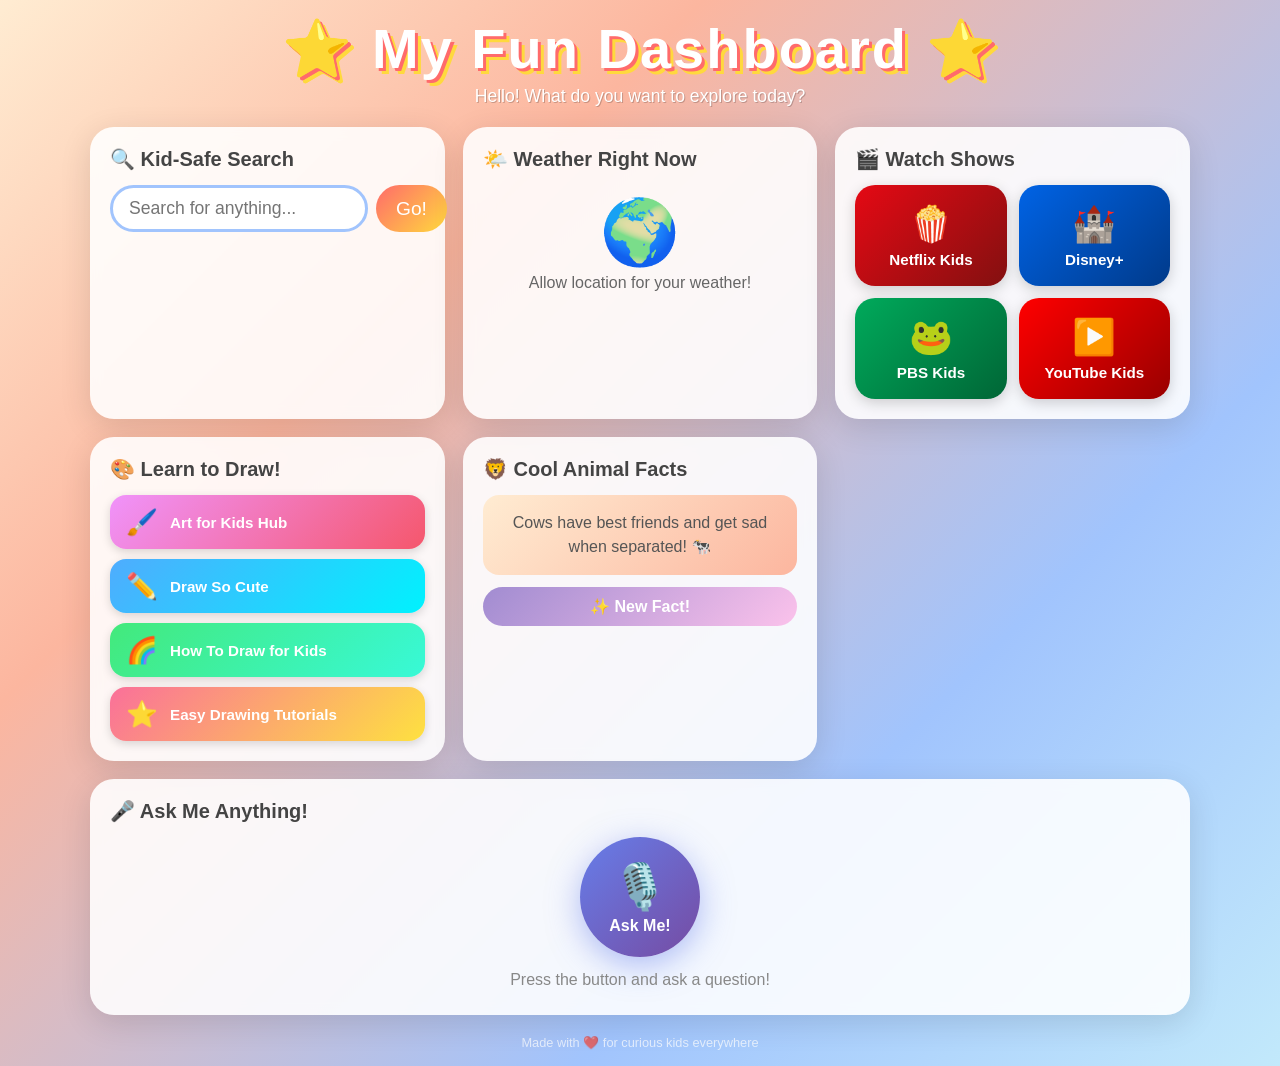
==== kids-dashboard.html @ ed80d4e6 "Add kids dashboard — colorful launchpad for a 6-year-old Includes: kid-safe search (KidzSearch), wea" ====
<!DOCTYPE html>
<html lang="en">
<head>
  <meta charset="UTF-8" />
  <meta name="viewport" content="width=device-width, initial-scale=1.0" />
  <title>My Fun Dashboard ⭐</title>
  <style>
    /* ── Base ── */
    * { box-sizing: border-box; margin: 0; padding: 0; }

    body {
      font-family: 'Segoe UI', Tahoma, Geneva, Verdana, sans-serif;
      background: linear-gradient(135deg, #ffecd2 0%, #fcb69f 30%, #a1c4fd 70%, #c2e9fb 100%);
      min-height: 100vh;
      padding: 16px;
    }

    /* ── Header ── */
    header {
      text-align: center;
      margin-bottom: 20px;
    }
    header h1 {
      font-size: clamp(2rem, 6vw, 3.5rem);
      color: #fff;
      text-shadow: 3px 3px 0 #ff6b6b, 6px 6px 0 #ffd93d;
      letter-spacing: 2px;
    }
    header p {
      font-size: 1.1rem;
      color: #fff;
      margin-top: 4px;
      text-shadow: 1px 1px 0 rgba(0,0,0,.2);
    }

    /* ── Grid ── */
    .grid {
      display: grid;
      grid-template-columns: repeat(auto-fit, minmax(280px, 1fr));
      gap: 18px;
      max-width: 1100px;
      margin: 0 auto;
    }

    /* ── Cards ── */
    .card {
      background: rgba(255,255,255,.88);
      border-radius: 24px;
      padding: 20px;
      box-shadow: 0 8px 32px rgba(0,0,0,.12);
      backdrop-filter: blur(6px);
    }
    .card h2 {
      font-size: 1.25rem;
      margin-bottom: 14px;
      display: flex;
      align-items: center;
      gap: 8px;
      color: #444;
    }

    /* ── Search ── */
    #search-form {
      display: flex;
      gap: 8px;
    }
    #search-input {
      flex: 1;
      font-size: 1.1rem;
      padding: 10px 16px;
      border: 3px solid #a1c4fd;
      border-radius: 50px;
      outline: none;
      transition: border-color .2s;
    }
    #search-input:focus { border-color: #ff6b6b; }
    #search-btn {
      background: linear-gradient(135deg, #ff6b6b, #ffd93d);
      color: #fff;
      border: none;
      border-radius: 50px;
      padding: 10px 20px;
      font-size: 1.2rem;
      cursor: pointer;
      transition: transform .15s;
    }
    #search-btn:active { transform: scale(.95); }

    /* ── Big Link Buttons ── */
    .btn-grid {
      display: grid;
      grid-template-columns: repeat(2, 1fr);
      gap: 12px;
    }
    .big-btn {
      display: flex;
      flex-direction: column;
      align-items: center;
      justify-content: center;
      gap: 6px;
      padding: 18px 10px;
      border-radius: 20px;
      font-size: 0.95rem;
      font-weight: 700;
      color: #fff;
      text-decoration: none;
      cursor: pointer;
      transition: transform .15s, box-shadow .15s;
      box-shadow: 0 4px 14px rgba(0,0,0,.18);
      text-align: center;
    }
    .big-btn:hover { transform: translateY(-3px) scale(1.04); box-shadow: 0 8px 22px rgba(0,0,0,.22); }
    .big-btn:active { transform: scale(.97); }
    .big-btn .icon { font-size: 2.2rem; }

    .btn-netflix  { background: linear-gradient(135deg, #e50914, #831010); }
    .btn-disney   { background: linear-gradient(135deg, #0063e5, #003a8a); }
    .btn-pbskids  { background: linear-gradient(135deg, #00aa5b, #006636); }
    .btn-youtube  { background: linear-gradient(135deg, #ff0000, #990000); }

    /* ── Drawing Channels ── */
    .channel-list { display: flex; flex-direction: column; gap: 10px; }
    .channel-btn {
      display: flex;
      align-items: center;
      gap: 12px;
      padding: 12px 16px;
      border-radius: 16px;
      text-decoration: none;
      font-weight: 700;
      font-size: 0.95rem;
      color: #fff;
      transition: transform .15s;
      box-shadow: 0 3px 10px rgba(0,0,0,.15);
    }
    .channel-btn:hover { transform: translateX(4px); }
    .channel-btn .icon { font-size: 1.6rem; }
    .ch1 { background: linear-gradient(135deg, #f093fb, #f5576c); }
    .ch2 { background: linear-gradient(135deg, #4facfe, #00f2fe); }
    .ch3 { background: linear-gradient(135deg, #43e97b, #38f9d7); }
    .ch4 { background: linear-gradient(135deg, #fa709a, #fee140); }

    /* ── Weather ── */
    #weather-display {
      text-align: center;
      padding: 10px 0;
    }
    #weather-icon   { font-size: 4rem; }
    #weather-temp   { font-size: 2.5rem; font-weight: 700; color: #ff6b6b; }
    #weather-desc   { font-size: 1rem; color: #666; margin-top: 4px; }
    #weather-loc    { font-size: 0.85rem; color: #999; margin-top: 2px; }
    #weather-error  { color: #aaa; font-size: 0.9rem; }

    /* ── Fun Facts ── */
    #fact-box {
      background: linear-gradient(135deg, #ffecd2, #fcb69f);
      border-radius: 16px;
      padding: 16px;
      text-align: center;
      font-size: 1rem;
      color: #555;
      min-height: 80px;
      display: flex;
      align-items: center;
      justify-content: center;
      line-height: 1.5;
    }
    #new-fact-btn {
      margin-top: 12px;
      background: linear-gradient(135deg, #a18cd1, #fbc2eb);
      color: #fff;
      border: none;
      border-radius: 50px;
      padding: 10px 24px;
      font-size: 1rem;
      font-weight: 700;
      cursor: pointer;
      width: 100%;
      transition: transform .15s;
    }
    #new-fact-btn:active { transform: scale(.97); }

    /* ── Ask Me (Voice) ── */
    #ask-card { grid-column: 1 / -1; }
    #ask-area {
      display: flex;
      flex-direction: column;
      align-items: center;
      gap: 14px;
    }
    #ask-btn {
      width: 120px;
      height: 120px;
      border-radius: 50%;
      border: none;
      background: linear-gradient(135deg, #667eea, #764ba2);
      color: #fff;
      font-size: 1rem;
      font-weight: 700;
      cursor: pointer;
      box-shadow: 0 8px 32px rgba(102,126,234,.5);
      transition: transform .15s, box-shadow .15s;
      display: flex;
      flex-direction: column;
      align-items: center;
      justify-content: center;
      gap: 4px;
    }
    #ask-btn .mic { font-size: 2.8rem; }
    #ask-btn:hover { transform: scale(1.07); box-shadow: 0 12px 40px rgba(102,126,234,.6); }
    #ask-btn.listening {
      animation: pulse 1s infinite;
      background: linear-gradient(135deg, #ff6b6b, #ffd93d);
    }
    @keyframes pulse {
      0%,100% { box-shadow: 0 0 0 0 rgba(255,107,107,.5); }
      50%      { box-shadow: 0 0 0 20px rgba(255,107,107,0); }
    }
    #ask-status {
      font-size: 1rem;
      color: #888;
      min-height: 24px;
      text-align: center;
    }
    #ask-response {
      background: linear-gradient(135deg, #e0c3fc, #8ec5fc);
      border-radius: 16px;
      padding: 14px 20px;
      font-size: 1rem;
      color: #444;
      max-width: 600px;
      text-align: center;
      line-height: 1.6;
      min-height: 50px;
      display: none;
      width: 100%;
    }

    /* ── Footer ── */
    footer {
      text-align: center;
      margin-top: 20px;
      color: rgba(255,255,255,.7);
      font-size: 0.8rem;
    }
  </style>
</head>
<body>

<header>
  <h1>⭐ My Fun Dashboard ⭐</h1>
  <p>Hello! What do you want to explore today?</p>
</header>

<div class="grid">

  <!-- Search -->
  <div class="card">
    <h2>🔍 Kid-Safe Search</h2>
    <form id="search-form">
      <input id="search-input" type="text" placeholder="Search for anything..." autocomplete="off" />
      <button id="search-btn" type="submit">Go!</button>
    </form>
  </div>

  <!-- Weather -->
  <div class="card">
    <h2>🌤️ Weather Right Now</h2>
    <div id="weather-display">
      <div id="weather-icon">⏳</div>
      <div id="weather-temp"></div>
      <div id="weather-desc">Loading weather...</div>
      <div id="weather-loc"></div>
      <div id="weather-error"></div>
    </div>
  </div>

  <!-- Streaming -->
  <div class="card">
    <h2>🎬 Watch Shows</h2>
    <div class="btn-grid">
      <a class="big-btn btn-netflix" href="https://www.netflix.com/kids" target="_blank" rel="noopener">
        <span class="icon">🍿</span>Netflix Kids
      </a>
      <a class="big-btn btn-disney" href="https://www.disneyplus.com" target="_blank" rel="noopener">
        <span class="icon">🏰</span>Disney+
      </a>
      <a class="big-btn btn-pbskids" href="https://pbskids.org" target="_blank" rel="noopener">
        <span class="icon">🐸</span>PBS Kids
      </a>
      <a class="big-btn btn-youtube" href="https://www.youtube.com/kids" target="_blank" rel="noopener">
        <span class="icon">▶️</span>YouTube Kids
      </a>
    </div>
  </div>

  <!-- Drawing Channels -->
  <div class="card">
    <h2>🎨 Learn to Draw!</h2>
    <div class="channel-list">
      <a class="channel-btn ch1"
         href="https://www.youtube.com/@ArtforKidsHub"
         target="_blank" rel="noopener">
        <span class="icon">🖌️</span>Art for Kids Hub
      </a>
      <a class="channel-btn ch2"
         href="https://www.youtube.com/@DrawSoCute"
         target="_blank" rel="noopener">
        <span class="icon">✏️</span>Draw So Cute
      </a>
      <a class="channel-btn ch3"
         href="https://www.youtube.com/results?search_query=how+to+draw+for+kids"
         target="_blank" rel="noopener">
        <span class="icon">🌈</span>How To Draw for Kids
      </a>
      <a class="channel-btn ch4"
         href="https://www.youtube.com/@EasyDrawingTutorials"
         target="_blank" rel="noopener">
        <span class="icon">⭐</span>Easy Drawing Tutorials
      </a>
    </div>
  </div>

  <!-- Fun Facts -->
  <div class="card">
    <h2>🦁 Cool Animal Facts</h2>
    <div id="fact-box">Loading a fun fact...</div>
    <button id="new-fact-btn">✨ New Fact!</button>
  </div>

  <!-- Ask Me / Voice -->
  <div class="card" id="ask-card">
    <h2>🎤 Ask Me Anything!</h2>
    <div id="ask-area">
      <button id="ask-btn">
        <span class="mic">🎙️</span>
        <span>Ask Me!</span>
      </button>
      <div id="ask-status">Press the button and ask a question!</div>
      <div id="ask-response"></div>
    </div>
  </div>

</div>

<footer>Made with ❤️ for curious kids everywhere</footer>

<script>
// ── Kid-Safe Search ─────────────────────────────────────────────────────────
document.getElementById('search-form').addEventListener('submit', function(e) {
  e.preventDefault();
  const q = document.getElementById('search-input').value.trim();
  if (!q) return;
  // KidzSearch – Google SafeSearch powered search engine for kids
  window.open('https://www.kidzsearch.com/search?q=' + encodeURIComponent(q), '_blank', 'noopener');
});

// ── Fun Facts ───────────────────────────────────────────────────────────────
const facts = [
  "A group of flamingos is called a flamboyance! 🦩",
  "Elephants are the only animals that can't jump! 🐘",
  "A snail can sleep for three years! 🐌",
  "Butterflies taste with their feet! 🦋",
  "A day on Venus is longer than a year on Venus! 🪐",
  "Honey never goes bad — bees are amazing! 🍯",
  "Octopuses have three hearts! 🐙",
  "The world's largest animal is the blue whale! 🐋",
  "A group of owls is called a parliament! 🦉",
  "Cows have best friends and get sad when separated! 🐄",
  "Dolphins have names for each other! 🐬",
  "A hummingbird weighs less than a penny! 🐦",
  "Sea otters hold hands when they sleep so they don't drift apart! 🦦",
  "Wombats make cube-shaped poop — no other animal does! 🟫",
  "A baby kangaroo is called a joey and is the size of a jellybean! 🦘",
  "Sharks are older than trees — they've been around for 400 million years! 🦈",
  "Cats can make over 100 different vocal sounds! 🐱",
  "Dogs have a sense of smell 40 times better than humans! 🐶",
  "A group of cats is called a clowder! 🐈",
  "Penguins propose to their mates with a pebble! 🐧",
];
let lastFact = -1;
function showFact() {
  let idx;
  do { idx = Math.floor(Math.random() * facts.length); } while (idx === lastFact);
  lastFact = idx;
  document.getElementById('fact-box').textContent = facts[idx];
}
showFact();
document.getElementById('new-fact-btn').addEventListener('click', showFact);

// ── Weather ─────────────────────────────────────────────────────────────────
function weatherIconFor(code) {
  if (code <= 3)  return '☀️';
  if (code <= 9)  return '🌤️';
  if (code <= 12) return '🌫️';
  if (code <= 19) return '🌧️';
  if (code <= 29) return '⛈️';
  if (code <= 39) return '🌬️';
  if (code <= 49) return '🌫️';
  if (code <= 59) return '🌧️';
  if (code <= 69) return '🌨️';
  if (code <= 79) return '❄️';
  if (code <= 84) return '🌧️';
  if (code <= 99) return '⛈️';
  return '🌈';
}

function loadWeather(lat, lon) {
  const url = `https://wttr.in/${lat},${lon}?format=j1`;
  fetch(url)
    .then(r => r.json())
    .then(data => {
      const current = data.current_condition[0];
      const tempC   = parseInt(current.temp_C);
      const tempF   = parseInt(current.temp_F);
      const desc    = current.weatherDesc[0].value;
      const code    = parseInt(current.weatherCode);
      const area    = data.nearest_area[0];
      const city    = area.areaName[0].value;
      const country = area.country[0].value;

      document.getElementById('weather-icon').textContent = weatherIconFor(code);
      document.getElementById('weather-temp').textContent = `${tempF}°F  /  ${tempC}°C`;
      document.getElementById('weather-desc').textContent = desc;
      document.getElementById('weather-loc').textContent  = `📍 ${city}, ${country}`;
    })
    .catch(() => {
      document.getElementById('weather-desc').textContent = '';
      document.getElementById('weather-icon').textContent = '🌈';
      document.getElementById('weather-error').textContent = 'Could not load weather. Check your internet!';
    });
}

if (navigator.geolocation) {
  navigator.geolocation.getCurrentPosition(
    pos => loadWeather(pos.coords.latitude, pos.coords.longitude),
    ()  => {
      // fallback — no location permission
      document.getElementById('weather-icon').textContent = '🌍';
      document.getElementById('weather-desc').textContent = 'Allow location for your weather!';
    },
    { timeout: 8000 }
  );
} else {
  document.getElementById('weather-desc').textContent = 'Weather not supported in this browser.';
}

// ── Ask Me — Web Speech API ─────────────────────────────────────────────────
const askBtn      = document.getElementById('ask-btn');
const askStatus   = document.getElementById('ask-status');
const askResponse = document.getElementById('ask-response');

// Simple kid-friendly Q&A
const answers = [
  { q: /how many planets/i,        a: "There are 8 planets in our solar system! 🪐 Mercury, Venus, Earth, Mars, Jupiter, Saturn, Uranus, and Neptune!" },
  { q: /why is the sky blue/i,     a: "The sky looks blue because sunlight bounces off the air in tiny ways that make blue light spread all around! 🌀" },
  { q: /how do birds fly/i,        a: "Birds flap their wings to push air down, which lifts them up — kind of like swimming through the air! 🐦" },
  { q: /why do we sleep/i,         a: "We sleep so our brain and body can rest and grow strong. Dreams happen while you sleep! 😴✨" },
  { q: /how big is the sun/i,      a: "The Sun is SO big — about 1 million Earths could fit inside it! 🌟" },
  { q: /what is the biggest animal/i, a: "The blue whale is the biggest animal ever! It can be as long as three school buses! 🐋" },
  { q: /why is grass green/i,      a: "Grass has something called chlorophyll inside it that captures sunlight — and chlorophyll is green! 🌿" },
  { q: /how are rainbows made/i,   a: "When sunlight shines through water drops, it splits into all the colors — like a prism! 🌈" },
  { q: /how many stars/i,          a: "There are more stars in the universe than grains of sand on all the beaches on Earth! 🌠" },
  { q: /why do cats purr/i,        a: "Cats purr when they're happy or comfortable. It's like their version of humming! 🐱" },
  { q: /what do dinosaurs eat/i,   a: "Some dinosaurs ate plants, some ate meat, and some ate both — just like people today! 🦕" },
  { q: /joke/i,                    a: "Why did the math book look so sad? Because it had too many problems! 😄" },
];

const SpeechRecognition = window.SpeechRecognition || window.webkitSpeechRecognition;

function speak(text) {
  const utter = new SpeechSynthesisUtterance(text);
  utter.rate  = 0.9;
  utter.pitch = 1.2;
  window.speechSynthesis.speak(utter);
}

function findAnswer(transcript) {
  for (const pair of answers) {
    if (pair.q.test(transcript)) return pair.a;
  }
  return "Hmm, I don't know that one yet! Ask a grown-up, or try searching above! 🤔";
}

if (SpeechRecognition) {
  const recognition = new SpeechRecognition();
  recognition.lang = 'en-US';
  recognition.interimResults = false;

  askBtn.addEventListener('click', () => {
    askBtn.classList.add('listening');
    askStatus.textContent = '🎙️ Listening… ask your question!';
    askResponse.style.display = 'none';
    recognition.start();
  });

  recognition.addEventListener('result', (e) => {
    const transcript = e.results[0][0].transcript;
    askStatus.textContent = `You asked: "${transcript}"`;
    const answer = findAnswer(transcript);
    askResponse.textContent = answer;
    askResponse.style.display = 'flex';
    speak(answer);
  });

  recognition.addEventListener('end', () => {
    askBtn.classList.remove('listening');
  });

  recognition.addEventListener('error', (e) => {
    askBtn.classList.remove('listening');
    askStatus.textContent = e.error === 'not-allowed'
      ? '🚫 Please allow microphone access!'
      : '😕 Could not hear you — try again!';
  });

} else {
  // Fallback: text box
  askBtn.innerHTML = '<span class="mic">💬</span><span>Type a Question</span>';
  askBtn.addEventListener('click', () => {
    const q = prompt('What is your question?');
    if (!q) return;
    const answer = findAnswer(q);
    askStatus.textContent = `You asked: "${q}"`;
    askResponse.textContent = answer;
    askResponse.style.display = 'flex';
    speak(answer);
  });
}
</script>
</body>
</html>
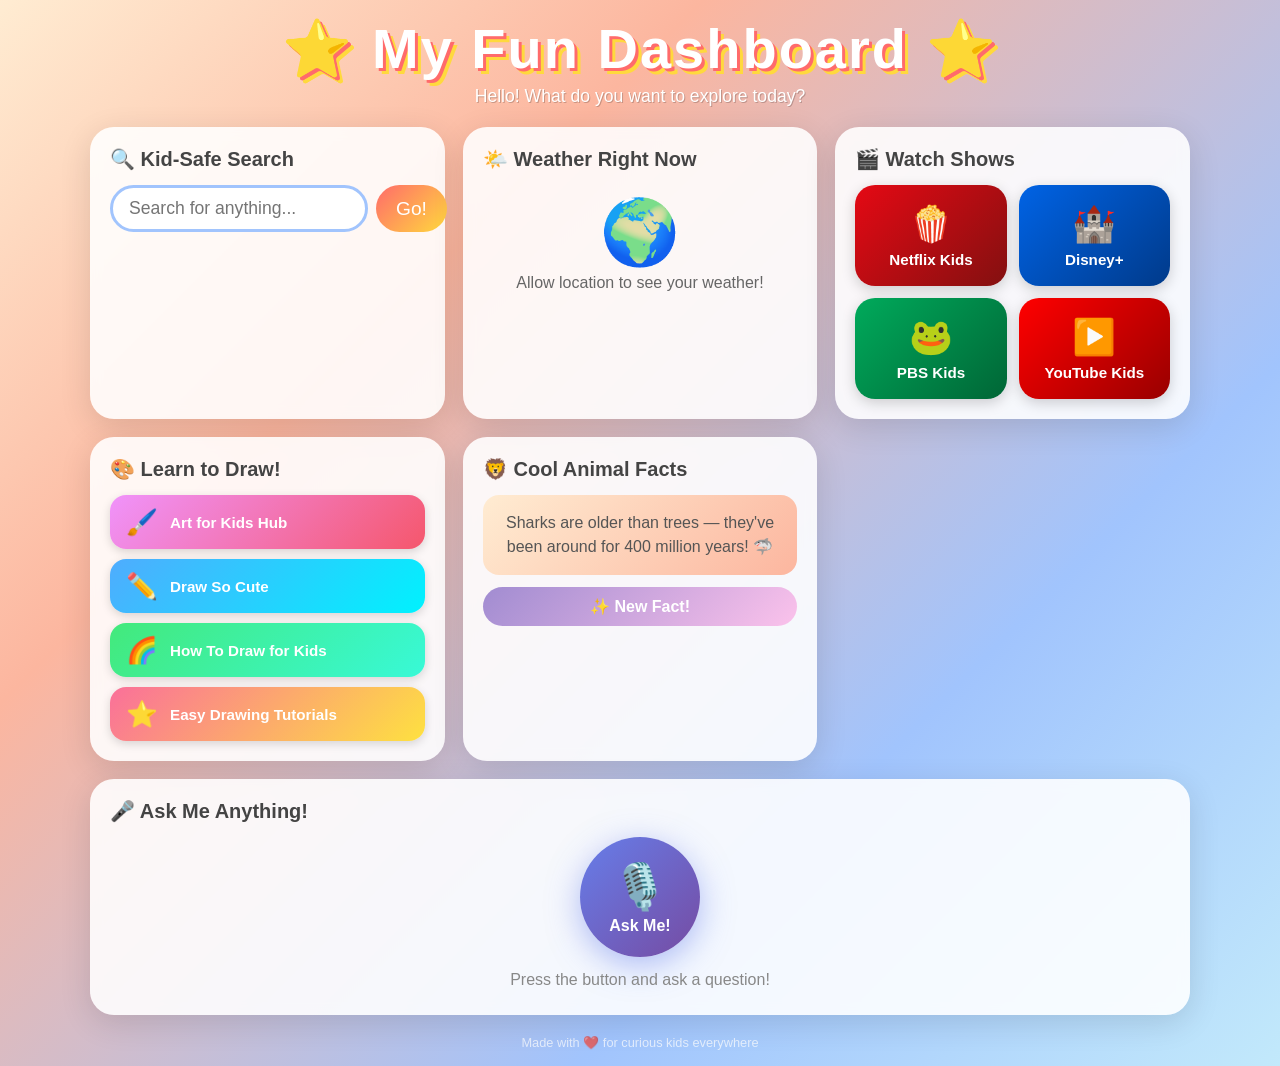
==== commit 5fbc3ba8: "Fix all broken dashboard functions - Weather: replace wrong 0-99 icon mapping with correct wttr.in 3" ====
--- a/kids-dashboard.html
+++ b/kids-dashboard.html
@@ -389,19 +389,27 @@
 document.getElementById('new-fact-btn').addEventListener('click', showFact);
 
 // ── Weather ─────────────────────────────────────────────────────────────────
+// wttr.in uses 3-digit WMO-style codes (113, 116, 200, etc.)
 function weatherIconFor(code) {
-  if (code <= 3)  return '☀️';
-  if (code <= 9)  return '🌤️';
-  if (code <= 12) return '🌫️';
-  if (code <= 19) return '🌧️';
-  if (code <= 29) return '⛈️';
-  if (code <= 39) return '🌬️';
-  if (code <= 49) return '🌫️';
-  if (code <= 59) return '🌧️';
-  if (code <= 69) return '🌨️';
-  if (code <= 79) return '❄️';
-  if (code <= 84) return '🌧️';
-  if (code <= 99) return '⛈️';
+  if (code === 113) return '☀️';
+  if (code === 116) return '⛅';
+  if (code === 119) return '☁️';
+  if (code === 122) return '☁️';
+  if (code === 143 || code === 248 || code === 260) return '🌫️';
+  if (code === 176 || code === 293 || code === 296 || code === 299 ||
+      code === 302 || code === 305 || code === 308 ||
+      code === 353 || code === 356 || code === 359) return '🌧️';
+  if (code === 179 || code === 182 || code === 185 ||
+      code === 317 || code === 320 ||
+      code === 362 || code === 365) return '🌨️';
+  if (code === 200 || code === 386 || code === 389 ||
+      code === 392 || code === 395) return '⛈️';
+  if (code === 227 || code === 230 || code === 323 || code === 326 ||
+      code === 329 || code === 332 || code === 335 || code === 338 ||
+      code === 368 || code === 371) return '❄️';
+  if (code === 263 || code === 266 || code === 281 || code === 284 ||
+      code === 311 || code === 314) return '🌦️';
+  if (code === 350 || code === 374 || code === 377) return '🧊';
   return '🌈';
 }
 
@@ -435,14 +443,15 @@
   navigator.geolocation.getCurrentPosition(
     pos => loadWeather(pos.coords.latitude, pos.coords.longitude),
     ()  => {
-      // fallback — no location permission
       document.getElementById('weather-icon').textContent = '🌍';
-      document.getElementById('weather-desc').textContent = 'Allow location for your weather!';
+      document.getElementById('weather-desc').textContent = 'Allow location to see your weather!';
+      document.getElementById('weather-temp').textContent = '';
     },
     { timeout: 8000 }
   );
 } else {
-  document.getElementById('weather-desc').textContent = 'Weather not supported in this browser.';
+  document.getElementById('weather-icon').textContent = '🌍';
+  document.getElementById('weather-desc').textContent = 'Weather not available in this browser.';
 }
 
 // ── Ask Me — Web Speech API ─────────────────────────────────────────────────
@@ -450,25 +459,39 @@
 const askStatus   = document.getElementById('ask-status');
 const askResponse = document.getElementById('ask-response');
 
-// Simple kid-friendly Q&A
+// Kid-friendly Q&A — matched by keyword so phrasing doesn't have to be exact
 const answers = [
-  { q: /how many planets/i,        a: "There are 8 planets in our solar system! 🪐 Mercury, Venus, Earth, Mars, Jupiter, Saturn, Uranus, and Neptune!" },
-  { q: /why is the sky blue/i,     a: "The sky looks blue because sunlight bounces off the air in tiny ways that make blue light spread all around! 🌀" },
-  { q: /how do birds fly/i,        a: "Birds flap their wings to push air down, which lifts them up — kind of like swimming through the air! 🐦" },
-  { q: /why do we sleep/i,         a: "We sleep so our brain and body can rest and grow strong. Dreams happen while you sleep! 😴✨" },
-  { q: /how big is the sun/i,      a: "The Sun is SO big — about 1 million Earths could fit inside it! 🌟" },
-  { q: /what is the biggest animal/i, a: "The blue whale is the biggest animal ever! It can be as long as three school buses! 🐋" },
-  { q: /why is grass green/i,      a: "Grass has something called chlorophyll inside it that captures sunlight — and chlorophyll is green! 🌿" },
-  { q: /how are rainbows made/i,   a: "When sunlight shines through water drops, it splits into all the colors — like a prism! 🌈" },
-  { q: /how many stars/i,          a: "There are more stars in the universe than grains of sand on all the beaches on Earth! 🌠" },
-  { q: /why do cats purr/i,        a: "Cats purr when they're happy or comfortable. It's like their version of humming! 🐱" },
-  { q: /what do dinosaurs eat/i,   a: "Some dinosaurs ate plants, some ate meat, and some ate both — just like people today! 🦕" },
-  { q: /joke/i,                    a: "Why did the math book look so sad? Because it had too many problems! 😄" },
+  { q: /planet/i,              a: "There are 8 planets in our solar system! 🪐 Mercury, Venus, Earth, Mars, Jupiter, Saturn, Uranus, and Neptune!" },
+  { q: /sky.*blue|blue.*sky/i, a: "The sky looks blue because sunlight bounces off tiny air particles and blue light scatters the most! 🌀" },
+  { q: /bird.*fly|fly.*bird/i, a: "Birds flap their wings to push air down, which lifts them up — kind of like swimming through the air! 🐦" },
+  { q: /sleep|tired/i,         a: "We sleep so our brain and body can rest and grow strong. Cool dreams happen while you sleep! 😴✨" },
+  { q: /sun/i,                 a: "The Sun is SO big — about 1 million Earths could fit inside it! 🌟" },
+  { q: /biggest animal|largest animal/i, a: "The blue whale is the biggest animal ever! It's as long as three school buses! 🐋" },
+  { q: /grass.*green|green.*grass/i, a: "Grass has something called chlorophyll that captures sunlight — and chlorophyll is green! 🌿" },
+  { q: /rainbow/i,             a: "When sunlight shines through raindrops it splits into all the colours — red, orange, yellow, green, blue, and purple! 🌈" },
+  { q: /star/i,                a: "There are more stars in the universe than grains of sand on all the beaches on Earth! 🌠" },
+  { q: /cat.*purr|purr/i,      a: "Cats purr when they're happy or comfortable. It's like their version of humming! 🐱" },
+  { q: /dinosaur/i,            a: "Some dinosaurs ate plants, some ate meat, and some ate both — just like people today! 🦕" },
+  { q: /joke/i,                a: "Why did the math book look so sad? Because it had too many problems! 😄" },
+  { q: /color.*see|see.*color|how many color/i, a: "Humans can see about 10 million different colours! Dogs can only see a few. 🎨" },
+  { q: /moon/i,                a: "The Moon is about 239,000 miles away from Earth. Astronauts walked on it in 1969! 🌕" },
+  { q: /thunder|lightning/i,   a: "Lightning is a giant spark of electricity in the sky. Thunder is the sound it makes — like a big snap! ⚡" },
+  { q: /volcano/i,             a: "A volcano is a mountain with a hole where super hot melted rock called lava can pour out! 🌋" },
+  { q: /ocean|sea/i,           a: "The ocean covers more than 70% of Earth! Most of it hasn't even been explored yet! 🌊" },
+  { q: /flower.*grow|grow.*flower|plant grow/i, a: "Plants use sunlight, water, and air to make their own food and grow — like tiny little factories! 🌱" },
+  { q: /fish.*breathe|breathe.*water/i, a: "Fish have gills that pull oxygen right out of the water — like how our lungs use air! 🐟" },
+  { q: /spider/i,              a: "Spiders make silk from their body to spin webs. Spider silk is stronger than steel by weight! 🕷️" },
+  { q: /hello|hi|hey/i,        a: "Hello! I'm so happy you're here! Ask me anything — I love questions! 😊" },
+  { q: /how old|age/i,         a: "Earth is about 4.5 billion years old — that's SO much older than dinosaurs! 🌍" },
+  { q: /robot|computer/i,      a: "Computers and robots follow instructions written by people called programmers. Maybe you could write code one day! 🤖" },
+  { q: /why do we eat|food|hungry/i, a: "Food gives our body energy — like petrol in a car! Different foods help different parts of our body! 🍎" },
+  { q: /love you|you're great|you're awesome/i, a: "Aww, I love you too! You're super smart for asking great questions! ⭐" },
 ];
 
 const SpeechRecognition = window.SpeechRecognition || window.webkitSpeechRecognition;
 
 function speak(text) {
+  window.speechSynthesis.cancel(); // stop any currently speaking voice first
   const utter = new SpeechSynthesisUtterance(text);
   utter.rate  = 0.9;
   utter.pitch = 1.2;
@@ -486,12 +509,22 @@
   const recognition = new SpeechRecognition();
   recognition.lang = 'en-US';
   recognition.interimResults = false;
+  recognition.continuous = false;
+  let isListening = false; // guard against double-clicks
 
   askBtn.addEventListener('click', () => {
+    if (isListening) return; // already running — ignore extra taps
+    isListening = true;
     askBtn.classList.add('listening');
     askStatus.textContent = '🎙️ Listening… ask your question!';
     askResponse.style.display = 'none';
-    recognition.start();
+    try {
+      recognition.start();
+    } catch (err) {
+      // recognition already started — reset state
+      isListening = false;
+      askBtn.classList.remove('listening');
+    }
   });
 
   recognition.addEventListener('result', (e) => {
@@ -504,10 +537,12 @@
   });
 
   recognition.addEventListener('end', () => {
+    isListening = false;
     askBtn.classList.remove('listening');
   });
 
   recognition.addEventListener('error', (e) => {
+    isListening = false;
     askBtn.classList.remove('listening');
     askStatus.textContent = e.error === 'not-allowed'
       ? '🚫 Please allow microphone access!'
